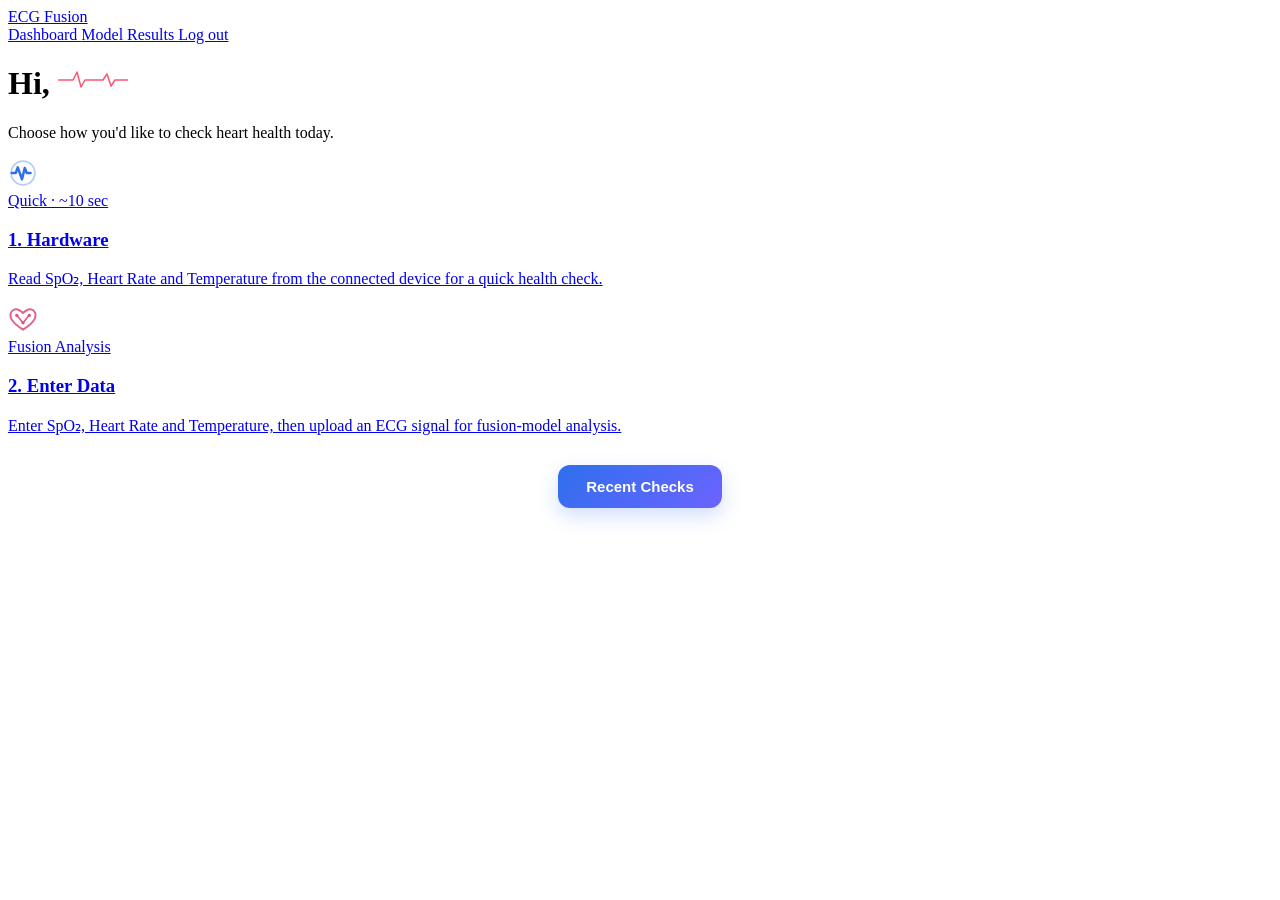
==== frontend/dashboard.html @ 61f8791b "my major project commit" ====
<!DOCTYPE html>
<html lang="en">

<head>
  <meta charset="UTF-8">
  <meta name="viewport" content="width=device-width, initial-scale=1.0">

  <title>Dashboard — ECG Fusion</title>

  <link rel="stylesheet" href="/static/css/style.css">

  <style>
    /* Recent Checks button */
    .recent-checks-btn {
      display: block;
      margin: 30px auto 0;
      padding: 13px 28px;
      border: none;
      border-radius: 12px;
      background: linear-gradient(135deg, #2f6fed, #6c63ff);
      color: #ffffff;
      font-size: 15px;
      font-weight: 700;
      cursor: pointer;
      box-shadow: 0 8px 20px rgba(47, 111, 237, 0.22);
      transition: all 0.2s ease;
    }

    .recent-checks-btn:hover {
      transform: translateY(-2px);
      box-shadow: 0 12px 25px rgba(47, 111, 237, 0.30);
    }

    .recent-checks-btn:active {
      transform: translateY(0);
    }

    .recent-checks-wrapper {
      margin-top: 25px;
    }
  </style>
</head>

<body>

  <!-- Animated background -->
  <div class="bg-blobs">
    <div class="blob b1"></div>
    <div class="blob b2"></div>
    <div class="blob b3"></div>
  </div>


  <!-- Navbar -->
  <nav>

    <a href="/index.html" class="logo">
      <span class="pulse-dot"></span>
      ECG Fusion
    </a>

    <div class="links">

      <a href="/dashboard.html">
        Dashboard
      </a>

      <a href="/model-results.html">
        Model Results
      </a>

      <a href="#" onclick="logout(); return false;">
        Log out
      </a>

    </div>

  </nav>


  <!-- Greeting -->
  <div class="dash-greeting">

    <h1 class="greet-line">

      Hi,

      <span id="greet-name"></span>

      <svg
        class="greet-pulse"
        width="70"
        height="28"
        viewBox="0 0 140 40"
        xmlns="http://www.w3.org/2000/svg"
      >

        <polyline
          points="0,20 30,20 38,4 46,34 54,20 90,20 98,8 106,32 114,20 140,20"
          fill="none"
          stroke="#ff5470"
          stroke-width="3"
          stroke-linecap="round"
          stroke-linejoin="round"
        />

      </svg>

    </h1>

    <p>
      Choose how you'd like to check heart health today.
    </p>

  </div>


  <!-- Main Options -->
  <section class="section grid-2">


    <!-- Hardware Option -->
    <a
      href="/hardware.html"
      class="option-card hw"
    >

      <div class="icon icon-pulse">

        <svg
          width="30"
          height="30"
          viewBox="0 0 24 24"
          fill="none"
          xmlns="http://www.w3.org/2000/svg"
        >

          <circle
            cx="12"
            cy="12"
            r="9.5"
            stroke="#2f6fed"
            stroke-width="1.4"
            opacity="0.35"
          />

          <path
            d="M3 12h3.2l1.6-4.5L11.2 17l2.2-9 1.6 4h3"
            stroke="#2f6fed"
            stroke-width="2"
            stroke-linecap="round"
            stroke-linejoin="round"
          />

        </svg>

      </div>


      <span class="badge">
        Quick · ~10 sec
      </span>


      <h3>
        1. Hardware
      </h3>


      <p>
        Read SpO₂, Heart Rate and Temperature from the connected device for a quick health check.
      </p>

    </a>


    <!-- Fusion Analysis Option -->
    <a
      href="/enter-data.html"
      class="option-card data"
    >

      <div class="icon icon-fusion">

        <svg
          width="30"
          height="30"
          viewBox="0 0 24 24"
          fill="none"
          xmlns="http://www.w3.org/2000/svg"
        >

          <path
            d="M12 20.5s-7.2-4.4-9.6-9C1 8 2.7 4.7 6 4.2c1.9-.3 3.4.6 6 3 2.6-2.4 4.1-3.3 6-3 3.3.5 5 3.8 3.6 7.3-2.4 4.6-9.6 9-9.6 9z"
            stroke="#e0527a"
            stroke-width="1.6"
            stroke-linejoin="round"
            opacity="0.9"
          />

          <circle
            cx="7"
            cy="9"
            r="1.3"
            fill="#e0527a"
          />

          <circle
            cx="17"
            cy="9"
            r="1.3"
            fill="#e0527a"
          />

          <circle
            cx="12"
            cy="15"
            r="1.3"
            fill="#e0527a"
          />

          <path
            d="M7 9l5 6 5-6"
            stroke="#e0527a"
            stroke-width="1.2"
            stroke-linecap="round"
          />

        </svg>

      </div>


      <span class="badge">
        Fusion Analysis
      </span>


      <h3>
        2. Enter Data
      </h3>


      <p>
        Enter SpO₂, Heart Rate and Temperature, then upload an ECG signal for fusion-model analysis.
      </p>

    </a>

  </section>


  <!-- Recent Checks Button -->
  <button
    type="button"
    id="recent-checks-btn"
    class="recent-checks-btn"
    aria-expanded="false"
    aria-controls="recent-checks-wrapper"
  >
    Recent Checks
  </button>


  <!-- Recent Checks Section -->
  <section
    id="recent-checks-wrapper"
    class="recent-checks-wrapper"
    hidden
  >

    <div
      class="dash-greeting"
      style="margin-top:20px;"
    >

      <h1
        style="font-size:20px;"
      >
        Recent checks
      </h1>

    </div>


    <!-- Prediction History -->
    <div
      class="history-list"
      id="history-list"
    >

      <p
        style="color:#6b7280;"
      >
        Loading...
      </p>

    </div>

  </section>


  <!-- Main JavaScript -->
  <script src="/static/js/app.js"></script>


  <script>

    requireAuth();

    document
      .getElementById("greet-name")
      .textContent =
        getUsername() || "there";


    const recentChecksButton =
      document.getElementById("recent-checks-btn");

    const recentChecksWrapper =
      document.getElementById("recent-checks-wrapper");


    recentChecksButton.addEventListener("click", async function () {

      const isHidden =
        recentChecksWrapper.hidden;


      recentChecksWrapper.hidden =
        !isHidden;


      recentChecksButton.setAttribute(
        "aria-expanded",
        String(isHidden)
      );


      recentChecksButton.textContent =
        isHidden
          ? "Hide Recent Checks"
          : "Recent Checks";


      if (isHidden) {

        await loadHistory();

      }

    });

  </script>


</body>

</html>
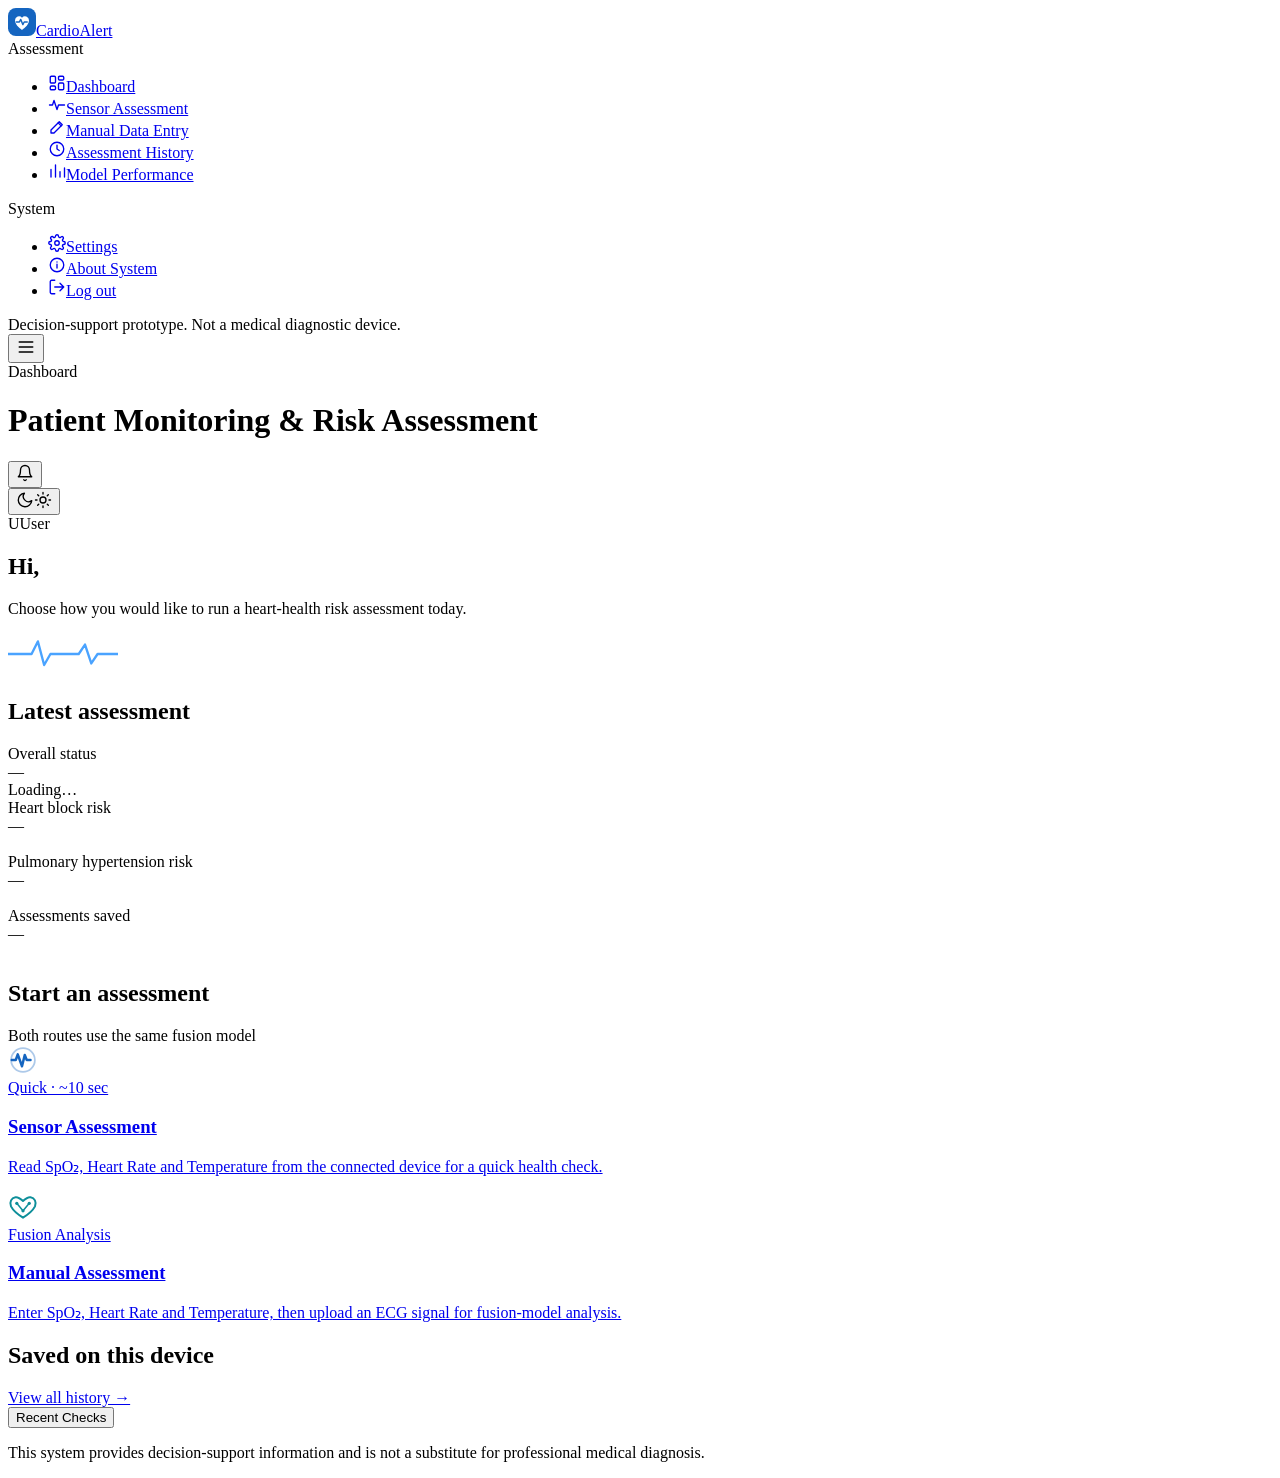
==== commit c0ca784e: "Frontend UI redesign" ====
--- a/frontend/dashboard.html
+++ b/frontend/dashboard.html
@@ -1,359 +1,160 @@
 <!DOCTYPE html>
 <html lang="en">
-
 <head>
   <meta charset="UTF-8">
   <meta name="viewport" content="width=device-width, initial-scale=1.0">
+  <title>Dashboard — CardioAlert</title>
+  <link rel="stylesheet" href="/static/css/style.css">
+  <link rel="stylesheet" href="/static/css/theme.css">
+<script>try{var t=localStorage.getItem("cardioalert_theme");if(t)document.documentElement.setAttribute("data-theme",t)}catch(e){}</script>
+</head>
+<body data-page="dashboard">
+<div class="app-shell">
+  <aside class="sidebar" id="sidebar" aria-label="Main navigation">
+    <a href="/index.html" class="side-brand"><svg width="28" height="28" viewBox="0 0 32 32" fill="none" aria-hidden="true"><rect width="32" height="32" rx="9" fill="#1565c0"/><path d="M16 25s-8-4.9-8-11a4.6 4.6 0 018-3 4.6 4.6 0 018 3c0 6.1-8 11-8 11z" fill="#fff"/><path d="M9.5 16h3.5l1.5-3 2.5 6 1.5-3h3.5" stroke="#1565c0" stroke-width="1.6" stroke-linecap="round" stroke-linejoin="round"/></svg><span>CardioAlert</span></a>
+    <div class="side-label">Assessment</div>
+    <ul class="side-links">
+      <li><a href="/dashboard.html" class="active" aria-current="page"><svg width="18" height="18" viewBox="0 0 24 24" fill="none" stroke="currentColor" stroke-width="1.8" stroke-linecap="round" stroke-linejoin="round"><rect x="3" y="3" width="7" height="9" rx="1.5"/><rect x="14" y="3" width="7" height="5" rx="1.5"/><rect x="14" y="12" width="7" height="9" rx="1.5"/><rect x="3" y="16" width="7" height="5" rx="1.5"/></svg>Dashboard</a></li>
+      <li><a href="/hardware.html"><svg width="18" height="18" viewBox="0 0 24 24" fill="none" stroke="currentColor" stroke-width="1.8" stroke-linecap="round" stroke-linejoin="round"><path d="M2 12h4l2-6 4 12 2-6h8"/></svg>Sensor Assessment</a></li>
+      <li><a href="/enter-data.html"><svg width="18" height="18" viewBox="0 0 24 24" fill="none" stroke="currentColor" stroke-width="1.8" stroke-linecap="round" stroke-linejoin="round"><path d="M4 20h4L19 9l-4-4L4 16v4z"/><path d="M13.5 6.5l4 4"/></svg>Manual Data Entry</a></li>
+      <li><a href="/history.html"><svg width="18" height="18" viewBox="0 0 24 24" fill="none" stroke="currentColor" stroke-width="1.8" stroke-linecap="round" stroke-linejoin="round"><circle cx="12" cy="12" r="9"/><path d="M12 7v5l3 2"/></svg>Assessment History</a></li>
+      <li><a href="/model-results.html"><svg width="18" height="18" viewBox="0 0 24 24" fill="none" stroke="currentColor" stroke-width="1.8" stroke-linecap="round" stroke-linejoin="round"><path d="M4 20V10M10 20V4M16 20v-7M22 20V8"/></svg>Model Performance</a></li>
+    </ul>
+    <div class="side-label">System</div>
+    <ul class="side-links">
+      <li><a href="/settings.html"><svg width="18" height="18" viewBox="0 0 24 24" fill="none" stroke="currentColor" stroke-width="1.8" stroke-linecap="round" stroke-linejoin="round"><circle cx="12" cy="12" r="3"/><path d="M19.4 15a1.7 1.7 0 00.3 1.9l.1.1a2 2 0 11-2.8 2.8l-.1-.1a1.7 1.7 0 00-1.9-.3 1.7 1.7 0 00-1 1.5V21a2 2 0 11-4 0v-.1a1.7 1.7 0 00-1.1-1.5 1.7 1.7 0 00-1.9.3l-.1.1a2 2 0 11-2.8-2.8l.1-.1a1.7 1.7 0 00.3-1.9 1.7 1.7 0 00-1.5-1H3a2 2 0 110-4h.1a1.7 1.7 0 001.5-1.1 1.7 1.7 0 00-.3-1.9l-.1-.1a2 2 0 112.8-2.8l.1.1a1.7 1.7 0 001.9.3H9a1.7 1.7 0 001-1.5V3a2 2 0 114 0v.1a1.7 1.7 0 001 1.5 1.7 1.7 0 001.9-.3l.1-.1a2 2 0 112.8 2.8l-.1.1a1.7 1.7 0 00-.3 1.9V9a1.7 1.7 0 001.5 1H21a2 2 0 110 4h-.1a1.7 1.7 0 00-1.5 1z"/></svg>Settings</a></li>
+      <li><a href="/index.html#how-it-works"><svg width="18" height="18" viewBox="0 0 24 24" fill="none" stroke="currentColor" stroke-width="1.8" stroke-linecap="round" stroke-linejoin="round"><circle cx="12" cy="12" r="9"/><path d="M12 11v5M12 8h.01"/></svg>About System</a></li>
+      <li><a href="#" onclick="logout(); return false;"><svg width="18" height="18" viewBox="0 0 24 24" fill="none" stroke="currentColor" stroke-width="1.8" stroke-linecap="round" stroke-linejoin="round"><path d="M9 21H5a2 2 0 01-2-2V5a2 2 0 012-2h4M16 17l5-5-5-5M21 12H9"/></svg>Log out</a></li>
+    </ul>
+    <div class="side-spacer"></div>
+    <div class="side-foot">Decision-support prototype. Not a medical diagnostic device.</div>
+  </aside>
+  <div class="scrim" id="scrim"></div>
+  <div class="app-main">
+    <header class="topbar">
+      <button type="button" class="menu-btn" id="menu-btn" aria-label="Open navigation" aria-controls="sidebar" aria-expanded="false"><svg width="20" height="20" viewBox="0 0 24 24" fill="none" stroke="currentColor" stroke-width="2" stroke-linecap="round"><path d="M4 6h16M4 12h16M4 18h16"/></svg></button>
+      <div><div class="crumb">Dashboard</div><h1>Patient Monitoring &amp; Risk Assessment</h1></div>
+      <div class="grow"></div>
+      <div class="notif"><button type="button" class="theme-btn" id="notif-btn" aria-label="Notifications" aria-haspopup="true" aria-expanded="false"><svg width="18" height="18" viewBox="0 0 24 24" fill="none" stroke="currentColor" stroke-width="1.8" stroke-linecap="round" stroke-linejoin="round"><path d="M18 8a6 6 0 10-12 0c0 7-3 9-3 9h18s-3-2-3-9M13.7 21a2 2 0 01-3.4 0"/></svg><span class="notif-badge" id="notif-badge" hidden>0</span></button>
+        <div class="notif-panel" id="notif-panel" hidden><div class="notif-head"><strong>Notifications</strong><span><button type="button" id="notif-read">Mark all read</button><button type="button" id="notif-clear">Clear</button></span></div><div id="notif-list"></div></div></div>
+      <button type="button" class="theme-btn" id="theme-btn" aria-label="Switch to dark mode" title="Toggle light / dark"><svg class="i-moon" width="18" height="18" viewBox="0 0 24 24" fill="none" stroke="currentColor" stroke-width="1.8" stroke-linecap="round" stroke-linejoin="round"><path d="M21 12.8A9 9 0 1111.2 3a7 7 0 009.8 9.8z"/></svg><svg class="i-sun" width="18" height="18" viewBox="0 0 24 24" fill="none" stroke="currentColor" stroke-width="1.8" stroke-linecap="round"><circle cx="12" cy="12" r="4"/><path d="M12 2v2M12 20v2M4.9 4.9l1.4 1.4M17.7 17.7l1.4 1.4M2 12h2M20 12h2M4.9 19.1l1.4-1.4M17.7 6.3l1.4-1.4"/></svg></button>
+      <div class="user-chip"><span class="avatar" id="user-avatar" aria-hidden="true">U</span><span class="name" id="user-name">User</span></div>
+    </header>
+    <main class="app-content" id="main">
 
-  <title>Dashboard — ECG Fusion</title>
+      <div class="page-hero">
+        <div class="dash-greeting" style="margin:0;">
+          <h2>Hi, <span id="greet-name"></span></h2>
+          <p>Choose how you would like to run a heart-health risk assessment today.</p>
+        </div>
+        <svg class="greet-pulse" width="110" height="40" viewBox="0 0 140 40" aria-hidden="true"><polyline points="0,20 30,20 38,4 46,34 54,20 90,20 98,8 106,32 114,20 140,20" fill="none" stroke="#4aa3ff" stroke-width="3" stroke-linecap="round" stroke-linejoin="round"/></svg>
+      </div>
 
-  <link rel="stylesheet" href="/static/css/style.css">
+      <div class="section-head"><h2>Latest assessment</h2><span id="latest-when"></span></div>
+      <div class="stat-grid" id="latest-grid">
+        <div class="stat-card unknown"><div class="k">Overall status</div><div class="v">&mdash;</div><div class="s">Loading&hellip;</div></div>
+        <div class="stat-card unknown"><div class="k">Heart block risk</div><div class="v">&mdash;</div><div class="s">&nbsp;</div></div>
+        <div class="stat-card unknown"><div class="k">Pulmonary hypertension risk</div><div class="v">&mdash;</div><div class="s">&nbsp;</div></div>
+        <div class="stat-card unknown"><div class="k">Assessments saved</div><div class="v">&mdash;</div><div class="s">&nbsp;</div></div>
+      </div>
 
-  <style>
-    /* Recent Checks button */
-    .recent-checks-btn {
-      display: block;
-      margin: 30px auto 0;
-      padding: 13px 28px;
-      border: none;
-      border-radius: 12px;
-      background: linear-gradient(135deg, #2f6fed, #6c63ff);
-      color: #ffffff;
-      font-size: 15px;
-      font-weight: 700;
-      cursor: pointer;
-      box-shadow: 0 8px 20px rgba(47, 111, 237, 0.22);
-      transition: all 0.2s ease;
-    }
+      <div class="section-head"><h2>Start an assessment</h2><span>Both routes use the same fusion model</span></div>
+      <section class="section grid-2">
 
-    .recent-checks-btn:hover {
-      transform: translateY(-2px);
-      box-shadow: 0 12px 25px rgba(47, 111, 237, 0.30);
-    }
+        <a href="/hardware.html" class="option-card hw">
+          <div class="icon icon-pulse">
+            <svg width="30" height="30" viewBox="0 0 24 24" fill="none" aria-hidden="true"><circle cx="12" cy="12" r="9.5" stroke="#1565c0" stroke-width="1.4" opacity="0.35"/><path d="M3 12h3.2l1.6-4.5L11.2 17l2.2-9 1.6 4h3" stroke="#1565c0" stroke-width="2" stroke-linecap="round" stroke-linejoin="round"/></svg>
+          </div>
+          <span class="badge">Quick &middot; ~10 sec</span>
+          <h3>Sensor Assessment</h3>
+          <p>Read SpO&#8322;, Heart Rate and Temperature from the connected device for a quick health check.</p>
+        </a>
 
-    .recent-checks-btn:active {
-      transform: translateY(0);
-    }
+        <a href="/enter-data.html" class="option-card data">
+          <div class="icon icon-fusion">
+            <svg width="30" height="30" viewBox="0 0 24 24" fill="none" aria-hidden="true"><path d="M12 20.5s-7.2-4.4-9.6-9C1 8 2.7 4.7 6 4.2c1.9-.3 3.4.6 6 3 2.6-2.4 4.1-3.3 6-3 3.3.5 5 3.8 3.6 7.3-2.4 4.6-9.6 9-9.6 9z" stroke="#0e8f9a" stroke-width="1.6" stroke-linejoin="round"/><circle cx="7" cy="9" r="1.3" fill="#0e8f9a"/><circle cx="17" cy="9" r="1.3" fill="#0e8f9a"/><circle cx="12" cy="15" r="1.3" fill="#0e8f9a"/><path d="M7 9l5 6 5-6" stroke="#0e8f9a" stroke-width="1.2" stroke-linecap="round"/></svg>
+          </div>
+          <span class="badge">Fusion Analysis</span>
+          <h3>Manual Assessment</h3>
+          <p>Enter SpO&#8322;, Heart Rate and Temperature, then upload an ECG signal for fusion-model analysis.</p>
+        </a>
 
-    .recent-checks-wrapper {
-      margin-top: 25px;
-    }
-  </style>
-</head>
+      </section>
 
-<body>
+      <div class="section-head"><h2>Saved on this device</h2><a class="link-btn" href="/history.html">View all history &rarr;</a></div>
+      <div class="local-widget" id="local-widget" aria-live="polite"></div>
 
-  <!-- Animated background -->
-  <div class="bg-blobs">
-    <div class="blob b1"></div>
-    <div class="blob b2"></div>
-    <div class="blob b3"></div>
-  </div>
+      <button type="button" id="recent-checks-btn" class="recent-checks-btn" aria-expanded="false" aria-controls="recent-checks-wrapper">Recent Checks</button>
+
+      <section id="recent-checks-wrapper" class="recent-checks-wrapper" hidden>
+        <div class="section-head"><h2>Recent checks</h2></div>
+        <div class="history-list" id="history-list">
+          <p style="color:#6b7280;">Loading...</p>
+        </div>
+      </section>
 
 
-  <!-- Navbar -->
-  <nav>
+      <p class="disclaimer">This system provides decision-support information and is not a substitute for professional medical diagnosis.</p>
+    </main>
+  </div>
+</div>
 
-    <a href="/index.html" class="logo">
-      <span class="pulse-dot"></span>
-      ECG Fusion
-    </a>
-
-    <div class="links">
-
-      <a href="/dashboard.html">
-        Dashboard
-      </a>
-
-      <a href="/model-results.html">
-        Model Results
-      </a>
-
-      <a href="#" onclick="logout(); return false;">
-        Log out
-      </a>
-
-    </div>
-
-  </nav>
-
-
-  <!-- Greeting -->
-  <div class="dash-greeting">
-
-    <h1 class="greet-line">
-
-      Hi,
-
-      <span id="greet-name"></span>
-
-      <svg
-        class="greet-pulse"
-        width="70"
-        height="28"
-        viewBox="0 0 140 40"
-        xmlns="http://www.w3.org/2000/svg"
-      >
-
-        <polyline
-          points="0,20 30,20 38,4 46,34 54,20 90,20 98,8 106,32 114,20 140,20"
-          fill="none"
-          stroke="#ff5470"
-          stroke-width="3"
-          stroke-linecap="round"
-          stroke-linejoin="round"
-        />
-
-      </svg>
-
-    </h1>
-
-    <p>
-      Choose how you'd like to check heart health today.
-    </p>
-
-  </div>
-
-
-  <!-- Main Options -->
-  <section class="section grid-2">
-
-
-    <!-- Hardware Option -->
-    <a
-      href="/hardware.html"
-      class="option-card hw"
-    >
-
-      <div class="icon icon-pulse">
-
-        <svg
-          width="30"
-          height="30"
-          viewBox="0 0 24 24"
-          fill="none"
-          xmlns="http://www.w3.org/2000/svg"
-        >
-
-          <circle
-            cx="12"
-            cy="12"
-            r="9.5"
-            stroke="#2f6fed"
-            stroke-width="1.4"
-            opacity="0.35"
-          />
-
-          <path
-            d="M3 12h3.2l1.6-4.5L11.2 17l2.2-9 1.6 4h3"
-            stroke="#2f6fed"
-            stroke-width="2"
-            stroke-linecap="round"
-            stroke-linejoin="round"
-          />
-
-        </svg>
-
-      </div>
-
-
-      <span class="badge">
-        Quick · ~10 sec
-      </span>
-
-
-      <h3>
-        1. Hardware
-      </h3>
-
-
-      <p>
-        Read SpO₂, Heart Rate and Temperature from the connected device for a quick health check.
-      </p>
-
-    </a>
-
-
-    <!-- Fusion Analysis Option -->
-    <a
-      href="/enter-data.html"
-      class="option-card data"
-    >
-
-      <div class="icon icon-fusion">
-
-        <svg
-          width="30"
-          height="30"
-          viewBox="0 0 24 24"
-          fill="none"
-          xmlns="http://www.w3.org/2000/svg"
-        >
-
-          <path
-            d="M12 20.5s-7.2-4.4-9.6-9C1 8 2.7 4.7 6 4.2c1.9-.3 3.4.6 6 3 2.6-2.4 4.1-3.3 6-3 3.3.5 5 3.8 3.6 7.3-2.4 4.6-9.6 9-9.6 9z"
-            stroke="#e0527a"
-            stroke-width="1.6"
-            stroke-linejoin="round"
-            opacity="0.9"
-          />
-
-          <circle
-            cx="7"
-            cy="9"
-            r="1.3"
-            fill="#e0527a"
-          />
-
-          <circle
-            cx="17"
-            cy="9"
-            r="1.3"
-            fill="#e0527a"
-          />
-
-          <circle
-            cx="12"
-            cy="15"
-            r="1.3"
-            fill="#e0527a"
-          />
-
-          <path
-            d="M7 9l5 6 5-6"
-            stroke="#e0527a"
-            stroke-width="1.2"
-            stroke-linecap="round"
-          />
-
-        </svg>
-
-      </div>
-
-
-      <span class="badge">
-        Fusion Analysis
-      </span>
-
-
-      <h3>
-        2. Enter Data
-      </h3>
-
-
-      <p>
-        Enter SpO₂, Heart Rate and Temperature, then upload an ECG signal for fusion-model analysis.
-      </p>
-
-    </a>
-
-  </section>
-
-
-  <!-- Recent Checks Button -->
-  <button
-    type="button"
-    id="recent-checks-btn"
-    class="recent-checks-btn"
-    aria-expanded="false"
-    aria-controls="recent-checks-wrapper"
-  >
-    Recent Checks
-  </button>
-
-
-  <!-- Recent Checks Section -->
-  <section
-    id="recent-checks-wrapper"
-    class="recent-checks-wrapper"
-    hidden
-  >
-
-    <div
-      class="dash-greeting"
-      style="margin-top:20px;"
-    >
-
-      <h1
-        style="font-size:20px;"
-      >
-        Recent checks
-      </h1>
-
-    </div>
-
-
-    <!-- Prediction History -->
-    <div
-      class="history-list"
-      id="history-list"
-    >
-
-      <p
-        style="color:#6b7280;"
-      >
-        Loading...
-      </p>
-
-    </div>
-
-  </section>
-
-
-  <!-- Main JavaScript -->
   <script src="/static/js/app.js"></script>
-
+  <script src="/static/js/ui.js"></script>
 
   <script>
 
     requireAuth();
 
-    document
-      .getElementById("greet-name")
-      .textContent =
-        getUsername() || "there";
+    document.getElementById("greet-name").textContent = getUsername() || "there";
 
-
-    const recentChecksButton =
-      document.getElementById("recent-checks-btn");
-
-    const recentChecksWrapper =
-      document.getElementById("recent-checks-wrapper");
-
+    const recentChecksButton = document.getElementById("recent-checks-btn");
+    const recentChecksWrapper = document.getElementById("recent-checks-wrapper");
 
     recentChecksButton.addEventListener("click", async function () {
-
-      const isHidden =
-        recentChecksWrapper.hidden;
-
-
-      recentChecksWrapper.hidden =
-        !isHidden;
-
-
-      recentChecksButton.setAttribute(
-        "aria-expanded",
-        String(isHidden)
-      );
-
-
-      recentChecksButton.textContent =
-        isHidden
-          ? "Hide Recent Checks"
-          : "Recent Checks";
-
-
+      const isHidden = recentChecksWrapper.hidden;
+      recentChecksWrapper.hidden = !isHidden;
+      recentChecksButton.setAttribute("aria-expanded", String(isHidden));
+      recentChecksButton.textContent = isHidden ? "Hide Recent Checks" : "Recent Checks";
       if (isHidden) {
-
         await loadHistory();
-
       }
-
     });
 
   </script>
 
+  <!-- Presentation only: reads the EXISTING /api/history endpoint (same call
+       loadHistory() makes) to show the most recent saved assessment. Nothing is
+       invented; fields the API does not return show as "Not available". -->
+  <script>
+  (function () {
+    function esc(v) { return String(v == null ? "" : v).replace(/[&<>"']/g, function (c) { return {"&":"&amp;","<":"&lt;",">":"&gt;",'"':"&quot;","'":"&#39;"}[c]; }); }
+    function cls(v) { var t = String(v || "").toLowerCase(); return (t === "low" || t === "medium" || t === "high") ? t : "unknown"; }
+    function card(k, v, s, c) {
+      return '<div class="stat-card ' + cls(c) + '"><div class="k">' + esc(k) + '</div><div class="v">' + esc(v || "Not available") + '</div><div class="s">' + (s ? esc(s) : "&nbsp;") + '</div></div>';
+    }
+    apiFetch("/api/history").then(function (records) {
+      var grid = document.getElementById("latest-grid");
+      if (!Array.isArray(records) || records.length === 0) {
+        grid.innerHTML = card("Overall status", "No checks yet", "Run your first assessment below") +
+          card("Heart block risk", "", "") + card("Pulmonary hypertension risk", "", "") + card("Assessments saved", "0", "");
+        return;
+      }
+      var sorted = records.slice().sort(function (a, b) { return new Date(b.created_at) - new Date(a.created_at); });
+      var r = sorted[0];
+      var overall = r.overall_screening_status || r.overall_status || r.result;
+      var when = new Date(r.created_at).toLocaleString();
+      document.getElementById("latest-when").textContent = when;
+      grid.innerHTML =
+        card("Overall status", overall, r.check_type === "hardware" ? "Sensor assessment" : "Manual assessment", overall) +
+        card("Heart block risk", r.heart_block_risk, "", r.heart_block_risk) +
+        card("Pulmonary hypertension risk", r.pulmonary_hypertension_risk, "", r.pulmonary_hypertension_risk) +
+        card("Assessments saved", String(records.length), "On this account");
+    }).catch(function () {
+      document.getElementById("latest-grid").innerHTML = card("Overall status", "Not available", "Could not load history");
+    });
+  })();
+  </script>
 
 </body>
-
-</html>+</html>
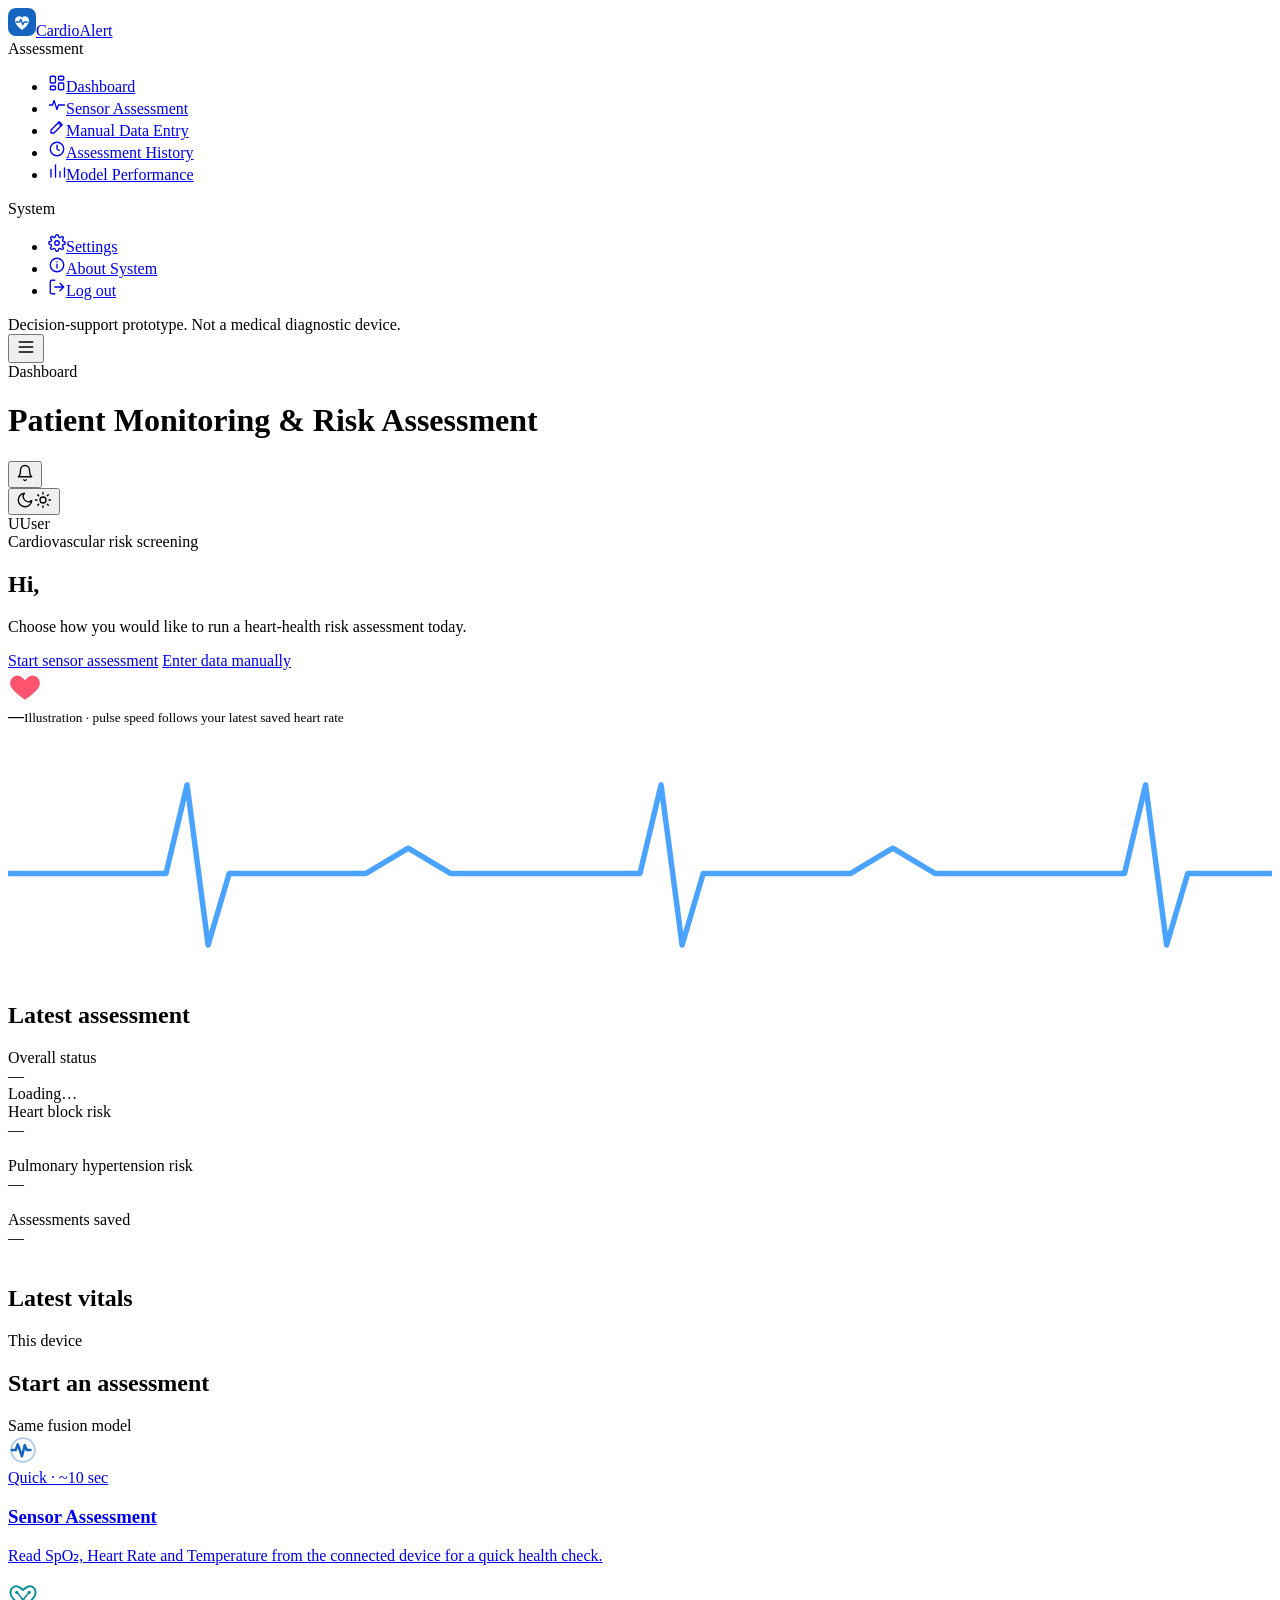
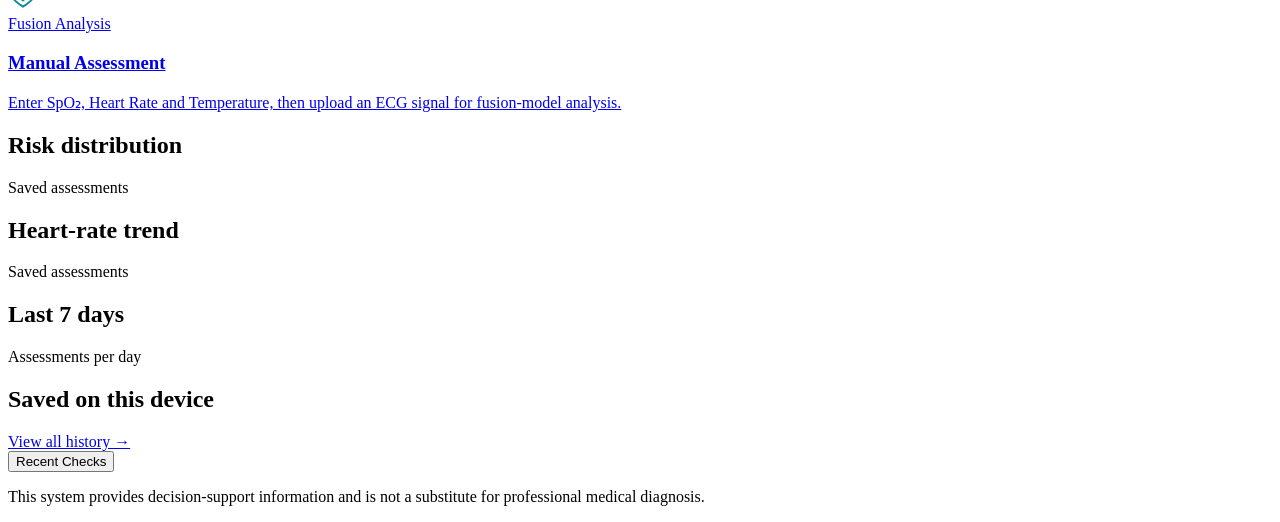
==== commit 8915e935: "Initial commit" ====
--- a/frontend/dashboard.html
+++ b/frontend/dashboard.html
@@ -42,12 +42,23 @@
     </header>
     <main class="app-content" id="main">
 
-      <div class="page-hero">
-        <div class="dash-greeting" style="margin:0;">
+      <div class="page-hero" id="dash-hero">
+        <div class="hero-copy dash-greeting" style="margin:0;">
+          <span class="hero-eyebrow">Cardiovascular risk screening</span>
           <h2>Hi, <span id="greet-name"></span></h2>
           <p>Choose how you would like to run a heart-health risk assessment today.</p>
+          <div class="hero-actions">
+            <a class="btn btn-primary hero-btn" href="/hardware.html">Start sensor assessment</a>
+            <a class="btn hero-btn-ghost" href="/enter-data.html">Enter data manually</a>
+          </div>
         </div>
-        <svg class="greet-pulse" width="110" height="40" viewBox="0 0 140 40" aria-hidden="true"><polyline points="0,20 30,20 38,4 46,34 54,20 90,20 98,8 106,32 114,20 140,20" fill="none" stroke="#4aa3ff" stroke-width="3" stroke-linecap="round" stroke-linejoin="round"/></svg>
+        <div class="hero-monitor" aria-hidden="true">
+          <div class="hm-top">
+            <svg class="beat-heart" width="34" height="34" viewBox="0 0 24 24"><path d="M12 21s-7.5-4.6-10-9.3C.5 8.1 2.4 4.5 6 4c2-.3 3.6.7 6 3.2C14.4 4.7 16 3.7 18 4c3.6.5 5.5 4.1 4 7.7C19.5 16.4 12 21 12 21z" fill="#ff5470"/></svg>
+            <div><strong id="hm-bpm">&mdash;</strong><small id="hm-label">Illustration &middot; pulse speed follows your latest saved heart rate</small></div>
+          </div>
+          <div class="hm-ecg"><svg viewBox="0 0 600 120" preserveAspectRatio="none"><polyline fill="none" stroke="#4aa3ff" stroke-width="2.6" stroke-linejoin="round" points="0,70 60,70 75,70 85,28 95,104 105,70 170,70 190,58 210,70 280,70 300,70 310,28 320,104 330,70 400,70 420,58 440,70 510,70 530,70 540,28 550,104 560,70 600,70"/></svg></div>
+        </div>
       </div>
 
       <div class="section-head"><h2>Latest assessment</h2><span id="latest-when"></span></div>
@@ -58,31 +69,56 @@
         <div class="stat-card unknown"><div class="k">Assessments saved</div><div class="v">&mdash;</div><div class="s">&nbsp;</div></div>
       </div>
 
-      <div class="section-head"><h2>Start an assessment</h2><span>Both routes use the same fusion model</span></div>
-      <section class="section grid-2">
+      <div class="dash-grid">
 
-        <a href="/hardware.html" class="option-card hw">
-          <div class="icon icon-pulse">
-            <svg width="30" height="30" viewBox="0 0 24 24" fill="none" aria-hidden="true"><circle cx="12" cy="12" r="9.5" stroke="#1565c0" stroke-width="1.4" opacity="0.35"/><path d="M3 12h3.2l1.6-4.5L11.2 17l2.2-9 1.6 4h3" stroke="#1565c0" stroke-width="2" stroke-linecap="round" stroke-linejoin="round"/></svg>
+        <section class="g g-4">
+          <div class="section-head"><h2>Latest vitals</h2><span id="vit-when">This device</span></div>
+          <div class="vitals-panel" id="vitals-panel"></div>
+        </section>
+
+        <section class="g g-4">
+          <div class="section-head"><h2>Start an assessment</h2><span>Same fusion model</span></div>
+          <div class="start-stack">
+            <a href="/hardware.html" class="option-card hw">
+              <div class="icon icon-pulse">
+                <svg width="30" height="30" viewBox="0 0 24 24" fill="none" aria-hidden="true"><circle cx="12" cy="12" r="9.5" stroke="#1565c0" stroke-width="1.4" opacity="0.35"/><path d="M3 12h3.2l1.6-4.5L11.2 17l2.2-9 1.6 4h3" stroke="#1565c0" stroke-width="2" stroke-linecap="round" stroke-linejoin="round"/></svg>
+              </div>
+              <span class="badge">Quick &middot; ~10 sec</span>
+              <h3>Sensor Assessment</h3>
+              <p>Read SpO&#8322;, Heart Rate and Temperature from the connected device for a quick health check.</p>
+            </a>
+            <a href="/enter-data.html" class="option-card data">
+              <div class="icon icon-fusion">
+                <svg width="30" height="30" viewBox="0 0 24 24" fill="none" aria-hidden="true"><path d="M12 20.5s-7.2-4.4-9.6-9C1 8 2.7 4.7 6 4.2c1.9-.3 3.4.6 6 3 2.6-2.4 4.1-3.3 6-3 3.3.5 5 3.8 3.6 7.3-2.4 4.6-9.6 9-9.6 9z" stroke="#0e8f9a" stroke-width="1.6" stroke-linejoin="round"/><circle cx="7" cy="9" r="1.3" fill="#0e8f9a"/><circle cx="17" cy="9" r="1.3" fill="#0e8f9a"/><circle cx="12" cy="15" r="1.3" fill="#0e8f9a"/><path d="M7 9l5 6 5-6" stroke="#0e8f9a" stroke-width="1.2" stroke-linecap="round"/></svg>
+              </div>
+              <span class="badge">Fusion Analysis</span>
+              <h3>Manual Assessment</h3>
+              <p>Enter SpO&#8322;, Heart Rate and Temperature, then upload an ECG signal for fusion-model analysis.</p>
+            </a>
           </div>
-          <span class="badge">Quick &middot; ~10 sec</span>
-          <h3>Sensor Assessment</h3>
-          <p>Read SpO&#8322;, Heart Rate and Temperature from the connected device for a quick health check.</p>
-        </a>
+        </section>
 
-        <a href="/enter-data.html" class="option-card data">
-          <div class="icon icon-fusion">
-            <svg width="30" height="30" viewBox="0 0 24 24" fill="none" aria-hidden="true"><path d="M12 20.5s-7.2-4.4-9.6-9C1 8 2.7 4.7 6 4.2c1.9-.3 3.4.6 6 3 2.6-2.4 4.1-3.3 6-3 3.3.5 5 3.8 3.6 7.3-2.4 4.6-9.6 9-9.6 9z" stroke="#0e8f9a" stroke-width="1.6" stroke-linejoin="round"/><circle cx="7" cy="9" r="1.3" fill="#0e8f9a"/><circle cx="17" cy="9" r="1.3" fill="#0e8f9a"/><circle cx="12" cy="15" r="1.3" fill="#0e8f9a"/><path d="M7 9l5 6 5-6" stroke="#0e8f9a" stroke-width="1.2" stroke-linecap="round"/></svg>
-          </div>
-          <span class="badge">Fusion Analysis</span>
-          <h3>Manual Assessment</h3>
-          <p>Enter SpO&#8322;, Heart Rate and Temperature, then upload an ECG signal for fusion-model analysis.</p>
-        </a>
+        <section class="g g-4">
+          <div class="section-head"><h2>Risk distribution</h2><span>Saved assessments</span></div>
+          <div class="donut-panel" id="donut-panel"></div>
+        </section>
 
-      </section>
+        <section class="g g-8">
+          <div class="section-head"><h2>Heart-rate trend</h2><span>Saved assessments</span></div>
+          <div class="trend-panel" id="trend-panel"></div>
+        </section>
 
-      <div class="section-head"><h2>Saved on this device</h2><a class="link-btn" href="/history.html">View all history &rarr;</a></div>
-      <div class="local-widget" id="local-widget" aria-live="polite"></div>
+        <section class="g g-4">
+          <div class="section-head"><h2>Last 7 days</h2><span>Assessments per day</span></div>
+          <div class="week-panel" id="week-panel"></div>
+        </section>
+
+        <section class="g g-12">
+          <div class="section-head"><h2>Saved on this device</h2><a class="link-btn" href="/history.html">View all history &rarr;</a></div>
+          <div class="local-widget" id="local-widget" aria-live="polite"></div>
+        </section>
+
+      </div>
 
       <button type="button" id="recent-checks-btn" class="recent-checks-btn" aria-expanded="false" aria-controls="recent-checks-wrapper">Recent Checks</button>
 
